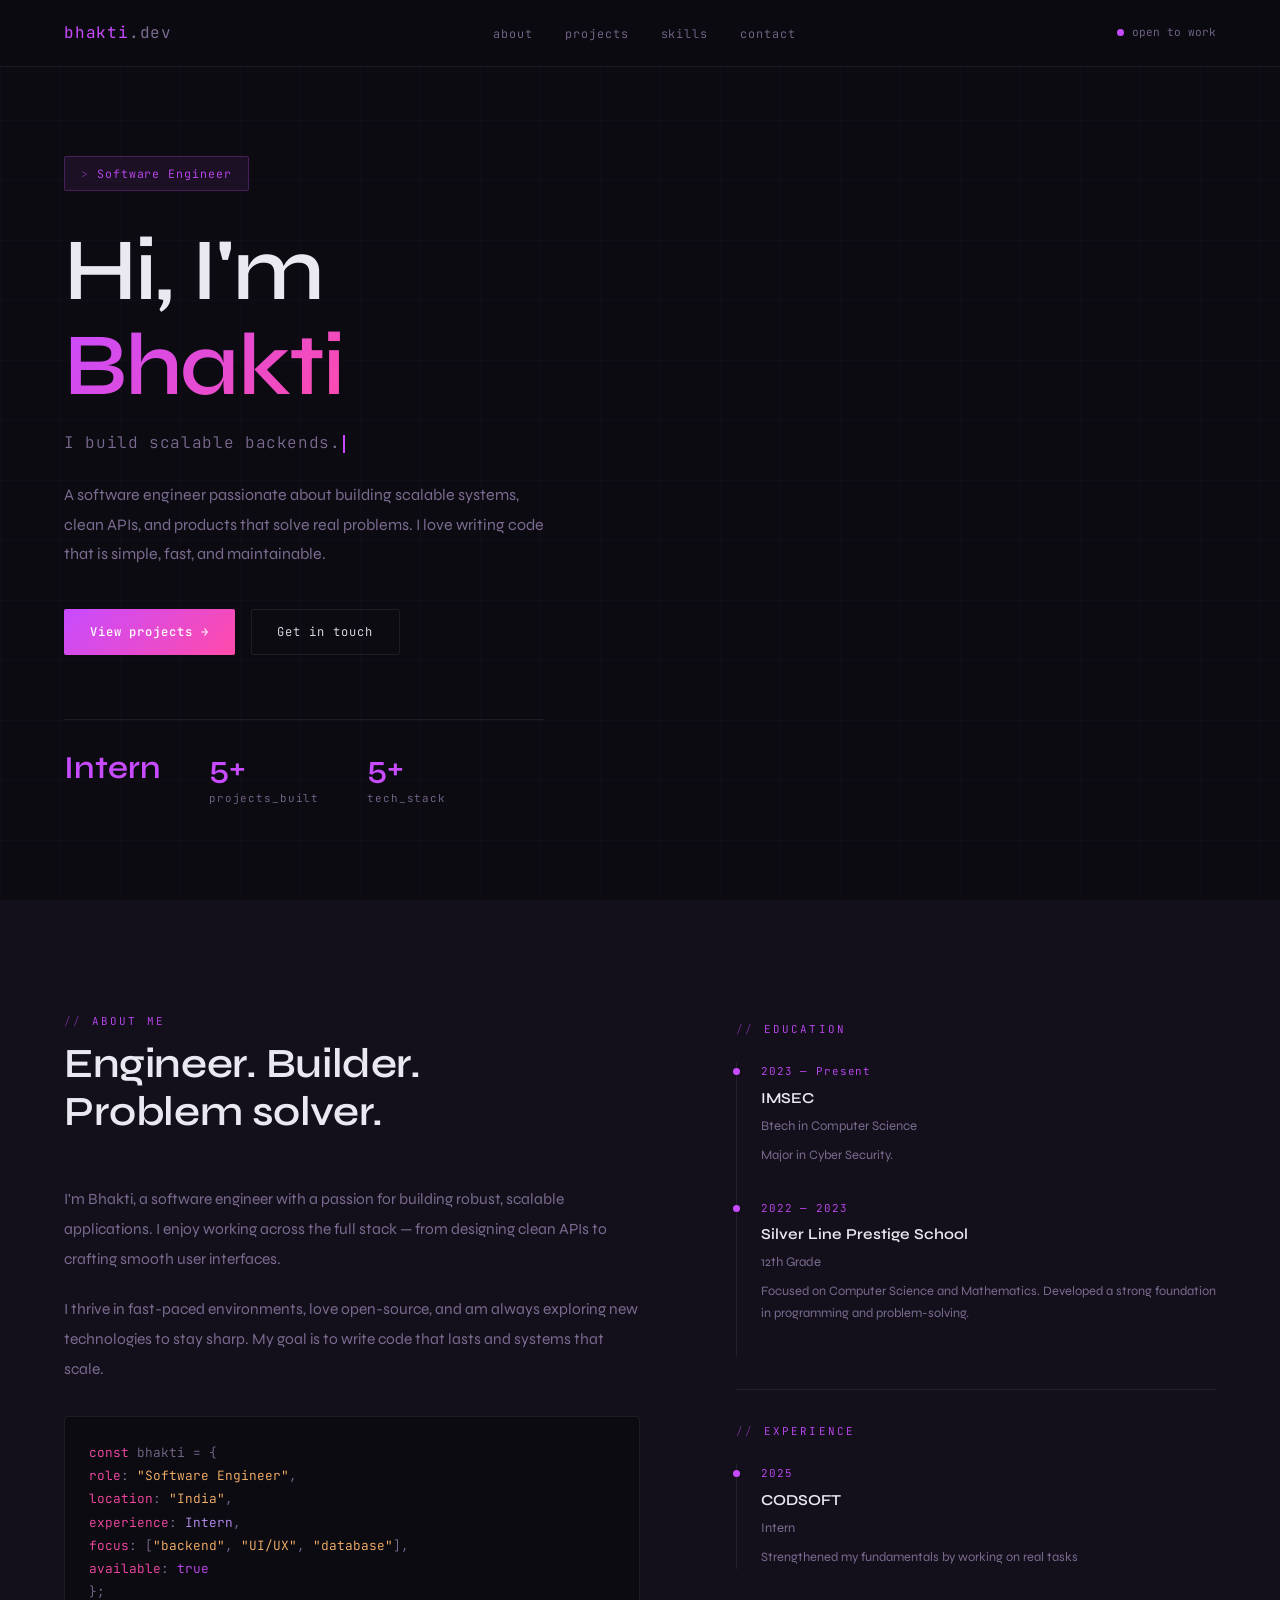
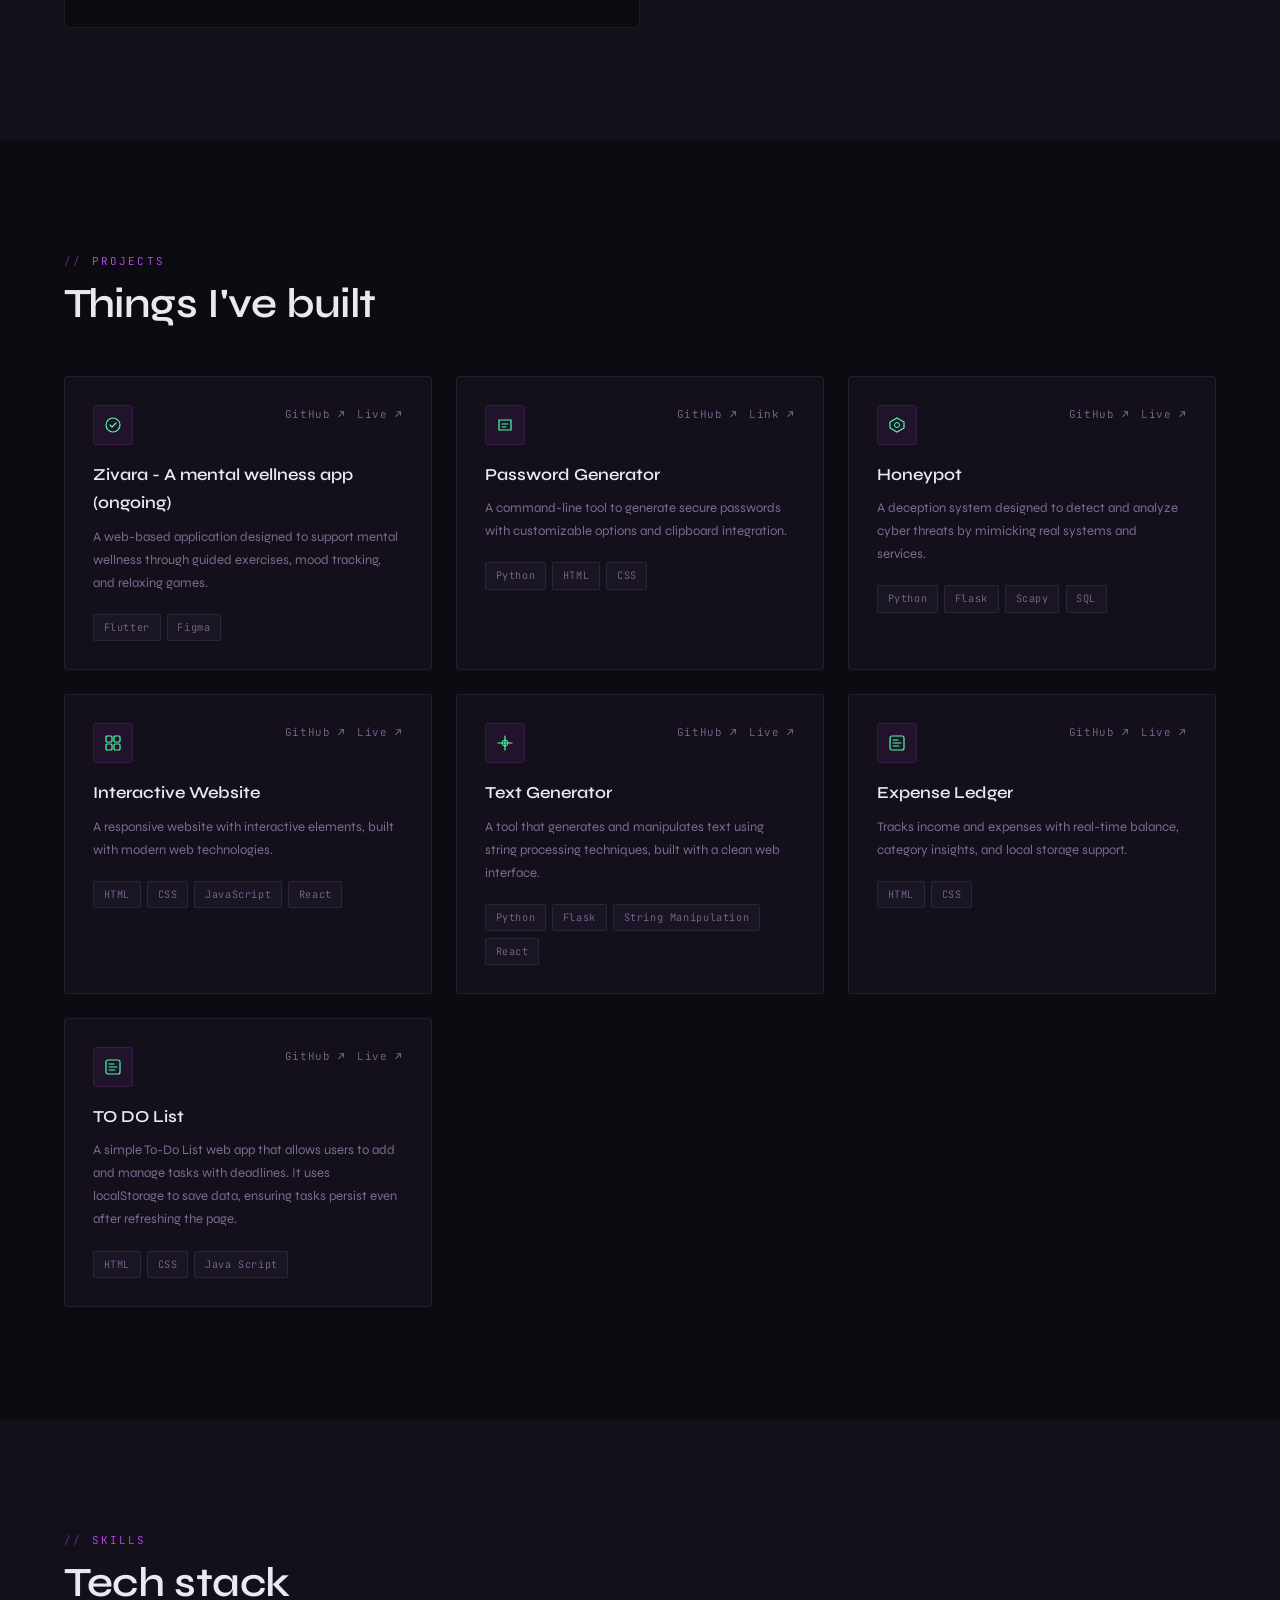
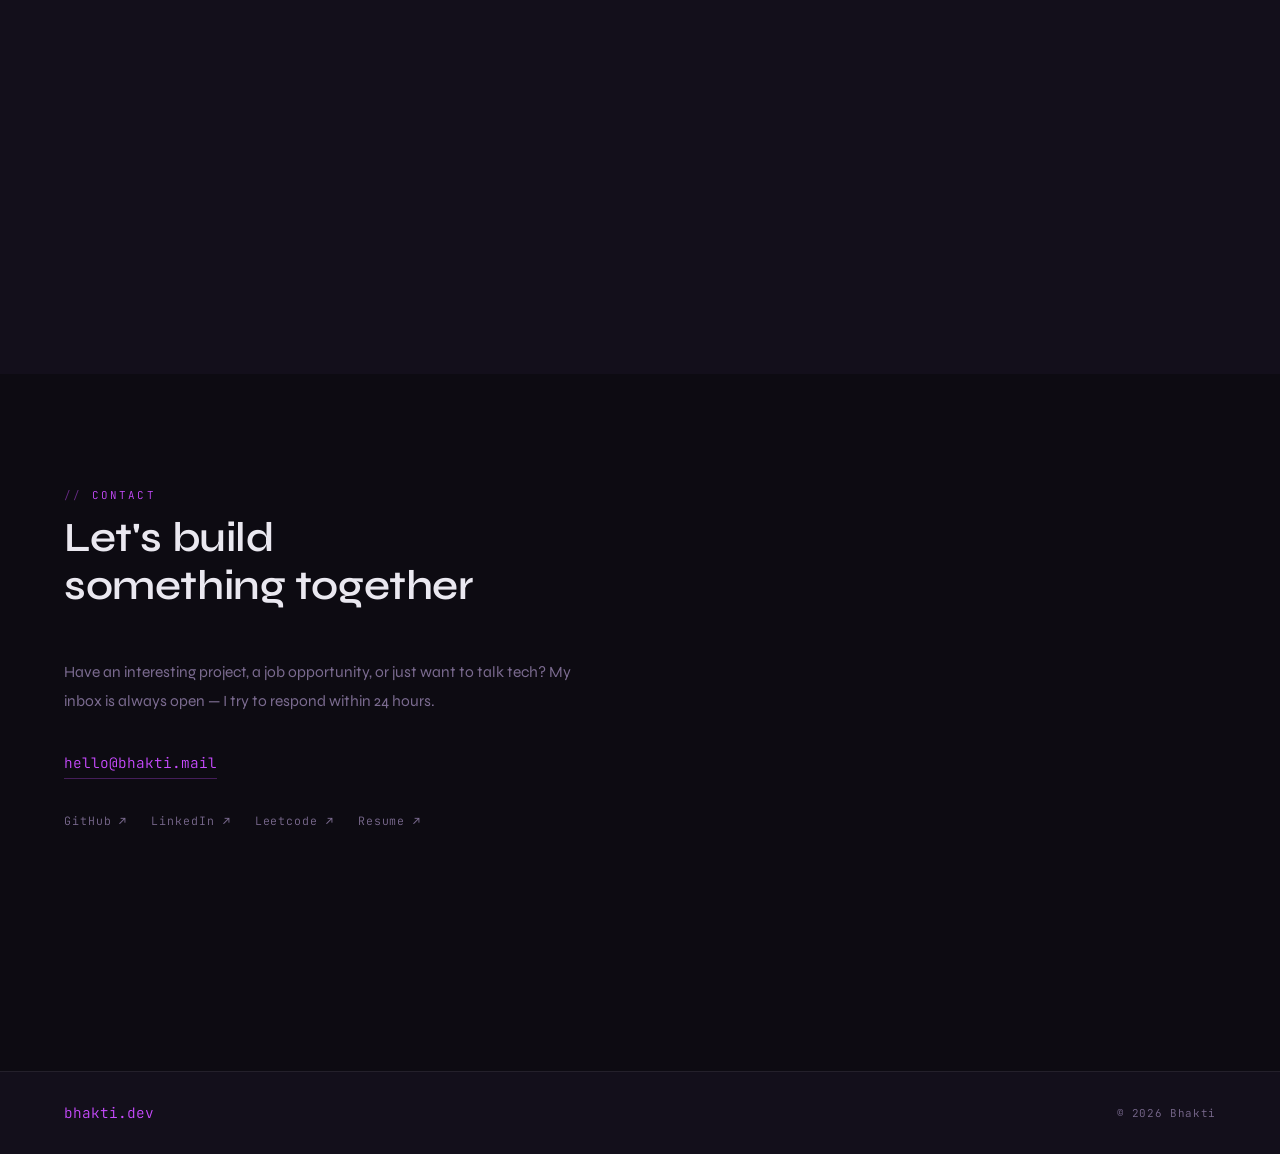
==== web.html @ 21ea1a75 "Add files via upload" ====
<!DOCTYPE html>
<html lang="en">
<head>
<meta charset="UTF-8" />
<meta name="viewport" content="width=device-width, initial-scale=1.0"/>
<title>Bhakti — Software Engineer</title>
<link href="https://fonts.googleapis.com/css2?family=JetBrains+Mono:wght@300;400;500&family=Syne:wght@300;400;600&display=swap" rel="stylesheet"/>
<link rel="Stylesheet" href="style.css">
</head>
<body>

<!-- NAV -->
<nav>
  <div class="nav-logo">bhakti<span>.dev</span></div>
  <ul class="nav-links" id="navLinks">
    <li><a href="#about" onclick="closeMenu()">about</a></li>
    <li><a href="#projects" onclick="closeMenu()">projects</a></li>
    <li><a href="#skills" onclick="closeMenu()">skills</a></li>
    <li><a href="#contact" onclick="closeMenu()">contact</a></li>
  </ul>
  <div class="nav-status">
    <div class="status-dot"></div>
    open to work
  </div>
  <button class="hamburger" onclick="toggleMenu()" aria-label="Menu">
    <span></span><span></span><span></span>
  </button>
</nav>

<!-- HERO -->
<section id="hero">
  <div class="hero-inner">
    <div class="hero-tag">Software Engineer</div>
    <h1 class="hero-name">
      Hi, I'm<br><span class="highlight">Bhakti</span>
    </h1>
    <div class="hero-role">
      I build <span id="typed"></span><span class="cursor"></span>
    </div>
    <p class="hero-desc">A software engineer passionate about building scalable systems, clean APIs, and products that solve real problems. I love writing code that is simple, fast, and maintainable.</p>
    <div class="hero-buttons">
      <a href="#projects" class="btn-accent">View projects →</a>
      <a href="#contact" class="btn-outline">Get in touch</a>
    </div>
    <div class="hero-stats">
      <div>
        <div class="hero-stat-num">Intern</div>
      </div>
      <div>
        <div class="hero-stat-num">5+</div>
        <div class="hero-stat-label">projects_built</div>
      </div>
      <div>
        <div class="hero-stat-num">5+</div>
        <div class="hero-stat-label">tech_stack</div>
      </div>
    </div>
  </div>
</section>

<!-- ABOUT -->
<section id="about">
  <div class="about-grid">
    <div class="fade-in">
      <p class="section-label">about me</p>
      <h2 class="section-title">Engineer. Builder.<br>Problem solver.</h2>
      <p class="about-body">I'm Bhakti, a software engineer with a passion for building robust, scalable applications. I enjoy working across the full stack — from designing clean APIs to crafting smooth user interfaces.</p>
      <p class="about-body">I thrive in fast-paced environments, love open-source, and am always exploring new technologies to stay sharp. My goal is to write code that lasts and systems that scale.</p>
      <div class="about-code">
        <span class="code-line"><span class="code-key">const</span> bhakti = {</span>
        <span class="code-line">  <span class="code-key">role</span>: <span class="code-str">"Software Engineer"</span>,</span>
        <span class="code-line">  <span class="code-key">location</span>: <span class="code-str">"India"</span>,</span>
        <span class="code-line">  <span class="code-key">experience</span>: <span class="code-num">Intern</span>,</span>
        <span class="code-line">  <span class="code-key">focus</span>: [<span class="code-str">"backend"</span>, <span class="code-str">"UI/UX"</span>, <span class="code-str">"database"</span>],</span>
        <span class="code-line">  <span class="code-key">available</span>: <span class="code-val">true</span></span>
        <span class="code-line">};</span>
      </div>
    </div>

    <div class="fade-in about-right">

      <!-- EDUCATION -->
      <p class="section-label" style="margin-bottom:1.5rem">Education</p>
      <div class="exp-item">
        <div class="exp-date">2023 — Present</div>
        <div class="exp-company">IMSEC</div>
        <div class="exp-role">Btech in Computer Science</div>
        <div class="exp-desc">Major in Cyber Security.</div>
      </div>
      <div class="exp-item">
        <div class="exp-date">2022 — 2023</div>
        <div class="exp-company">Silver Line Prestige School</div>
        <div class="exp-role">12th Grade</div>
        <div class="exp-desc">Focused on Computer Science and Mathematics. Developed a strong foundation in programming and problem-solving.</div>
      </div>

      <!-- DIVIDER -->
      <hr class="timeline-divider" />

      <!-- EXPERIENCE -->
      <p class="section-label" style="margin-bottom:1.5rem">Experience</p>
      <div class="exp-item">
        <div class="exp-date">2025</div>
        <div class="exp-company">CODSOFT</div>
        <div class="exp-role">Intern</div>
        <div class="exp-desc">Strengthened my fundamentals by working on real tasks</div>
      </div>

    </div>
  </div>
</section>

<!-- PROJECTS -->
<section id="projects">
  <p class="section-label fade-in">projects</p>
  <h2 class="section-title fade-in">Things I've built</h2>
  <div class="projects-grid">

    

    <div class="project-card fade-in">
      <div class="project-header">
        <div class="project-icon">
          <svg viewBox="0 0 18 18" fill="none"><circle cx="9" cy="9" r="7" stroke="#4AFFA3" stroke-width="1.2"/><path d="M6 9l2 2 4-4" stroke="#4AFFA3" stroke-width="1.2" stroke-linecap="round" stroke-linejoin="round"/></svg>
        </div>
        <div class="project-links">
          <a href="#">GitHub ↗</a>
          <a href="#">Live ↗</a>
        </div>
      </div>
      <div class="project-name">Zivara - A mental wellness app (ongoing)</div>
      <p class="project-desc">A web-based application designed to support mental wellness through guided exercises, mood tracking, and relaxing games.</p>
      <div class="tech-stack">
        <span class="tech-tag">Flutter</span>
        <span class="tech-tag">Figma</span>
      </div>
    </div>

    <div class="project-card fade-in">
      <div class="project-header">
        <div class="project-icon">
          <svg viewBox="0 0 18 18" fill="none"><path d="M3 4h12v10H3z" stroke="#4AFFA3" stroke-width="1.2" rx="1"/><path d="M6 8h6M6 11h4" stroke="#4AFFA3" stroke-width="1" stroke-linecap="round"/></svg>
        </div>
        <div class="project-links">
          <a href="#">GitHub ↗</a>
          <a href="#">Link ↗</a>
        </div>
      </div>
      <div class="project-name">Password Generator</div>
      <p class="project-desc">A command-line tool to generate secure passwords with customizable options and clipboard integration.</p>
      <div class="tech-stack">
        <span class="tech-tag">Python</span>
        <span class="tech-tag">HTML</span>
        <span class="tech-tag">CSS</span>
      </div>
    </div>

    <div class="project-card fade-in">
      <div class="project-header">
        <div class="project-icon">
          <svg viewBox="0 0 18 18" fill="none"><polygon points="9,2 16,6 16,12 9,16 2,12 2,6" stroke="#4AFFA3" stroke-width="1.2" fill="none"/><circle cx="9" cy="9" r="2.5" stroke="#4AFFA3" stroke-width="1"/></svg>
        </div>
        <div class="project-links">
          <a href="#">GitHub ↗</a>
          <a href="#">Live ↗</a>
        </div>
      </div>
      <div class="project-name">Honeypot</div>
      <p class="project-desc">A deception system designed to detect and analyze cyber threats by mimicking real systems and services.</p>
      <div class="tech-stack">
        <span class="tech-tag">Python</span>
        <span class="tech-tag">Flask</span>
        <span class="tech-tag">Scapy</span>
        <span class="tech-tag">SQL</span>
      </div>
    </div>

    <div class="project-card fade-in">
      <div class="project-header">
        <div class="project-icon">
          <svg viewBox="0 0 18 18" fill="none"><rect x="2" y="2" width="6" height="6" rx="1" stroke="#4AFFA3" stroke-width="1.2"/><rect x="10" y="2" width="6" height="6" rx="1" stroke="#4AFFA3" stroke-width="1.2"/><rect x="2" y="10" width="6" height="6" rx="1" stroke="#4AFFA3" stroke-width="1.2"/><rect x="10" y="10" width="6" height="6" rx="1" stroke="#4AFFA3" stroke-width="1.2"/></svg>
        </div>
        <div class="project-links">
          <a href="#">GitHub ↗</a>
          <a href="#">Live ↗</a>
        </div>
      </div>
      <div class="project-name">Interactive Website</div>
      <p class="project-desc">A responsive website with interactive elements, built with modern web technologies.</p>
      <div class="tech-stack">
        <span class="tech-tag">HTML</span>
        <span class="tech-tag">CSS</span>
        <span class="tech-tag">JavaScript</span>
        <span class="tech-tag">React</span>
      </div>
    </div>

    <div class="project-card fade-in">
      <div class="project-header">
        <div class="project-icon">
          <svg viewBox="0 0 18 18" fill="none"><path d="M9 2v14M2 9h14" stroke="#4AFFA3" stroke-width="1.2" stroke-linecap="round"/><circle cx="9" cy="9" r="3" stroke="#4AFFA3" stroke-width="1"/></svg>
        </div>
        <div class="project-links">
          <a href="https://github.com/chaudharybhakti0-bot/text-generator/blob/main/README.md">GitHub ↗</a>
          <a href="https://chaudharybhakti0-bot.github.io/text-generator/">Live ↗</a>
        </div>
      </div>
      <div class="project-name">Text Generator</div>
      <p class="project-desc">A tool that generates and manipulates text using string processing techniques, built with a clean web interface.</p>
      <div class="tech-stack">
        <span class="tech-tag">Python</span>
        <span class="tech-tag">Flask</span>
        <span class="tech-tag">String Manipulation</span>
        <span class="tech-tag">React</span>
      </div>
    </div>
    <div class="project-card fade-in">
      <div class="project-header">
        <div class="project-icon">
          <svg viewBox="0 0 18 18" fill="none"><rect x="2" y="2" width="14" height="14" rx="2" stroke="#4AFFA3" stroke-width="1.2"/><path d="M5 9h8M5 6h5M5 12h6" stroke="#4AFFA3" stroke-width="1" stroke-linecap="round"/></svg>
        </div>
        <div class="project-links">
          <a href="https://github.com/chaudharybhakti0-bot/Expense-Ledger/blob/main/README.md">GitHub ↗</a>
          <a href="https://chaudharybhakti0-bot.github.io/Expense-Ledger/" >Live ↗</a>
        </div>
      </div>
      <div class="project-name">Expense Ledger </div>
      <p class="project-desc">Tracks income and expenses with real-time balance, category insights, and local storage support.
</p>
      <div class="tech-stack">
        <span class="tech-tag">HTML</span>
        <span class="tech-tag">CSS</span>
      </div>
    </div>
    <div class="project-card fade-in">
      <div class="project-header">
        <div class="project-icon">
          <svg viewBox="0 0 18 18" fill="none"><rect x="2" y="2" width="14" height="14" rx="2" stroke="#4AFFA3" stroke-width="1.2"/><path d="M5 9h8M5 6h5M5 12h6" stroke="#4AFFA3" stroke-width="1" stroke-linecap="round"/></svg>
        </div>
        <div class="project-links">
          <a href="#">GitHub ↗</a>
          <a href="#">Live ↗</a>
        </div>
      </div>
      <div class="project-name">TO DO List</div>
      <p class="project-desc">A simple To-Do List web app that allows users to add and manage tasks with deadlines. It uses localStorage to save data, ensuring tasks persist even after refreshing the page.
</p>
      <div class="tech-stack">
        <span class="tech-tag">HTML</span>
        <span class="tech-tag">CSS</span>
        <span class="tech-tag">Java Script</span>
      </div>
    </div>

  </div>
</section>

<!-- SKILLS -->
<section id="skills">
  <p class="section-label fade-in">skills</p>
  <h2 class="section-title fade-in">Tech stack</h2>
  <div class="skills-grid">
    <div class="skill-category fade-in">
      <div class="skill-cat-title">Languages</div>
      <div class="skill-pills">
        <span class="skill-pill">Java</span>
        <span class="skill-pill">Python</span>
      </div>
    </div>
    <div class="skill-category fade-in">
      <div class="skill-cat-title">Frontend</div>
      <div class="skill-pills">
        <span class="skill-pill">JavaScript</span>
        <span class="skill-pill">HTML</span>
        <span class="skill-pill">CSS</span>
      </div>
    </div>
    <div class="skill-category fade-in">
      <div class="skill-cat-title">Databases</div>
      <div class="skill-pills">
        <span class="skill-pill">MySQL</span>
      </div>
    </div>
    <div class="skill-category fade-in">
      <div class="skill-cat-title">Tools</div>
      <div class="skill-pills">
        <span class="skill-pill">Git</span>
        <span class="skill-pill">VS Code</span>
        <span class="skill-pill">Figma</span>
      </div>
    </div>
  </div>
</section>

<!-- CONTACT -->
<section id="contact">
  <div class="contact-layout">
    <div class="fade-in">
      <p class="section-label">contact</p>
      <h2 class="section-title">Let's build<br>something together</h2>
      <p class="contact-body">Have an interesting project, a job opportunity, or just want to talk tech? My inbox is always open — I try to respond within 24 hours.</p>
      <a href="mailto:chaudharybhakti0@gmail.com" class="contact-email-link">hello@bhakti.mail</a>
      <div class="social-row">
        <a href="https://github.com/chaudharybhakti0-bot">GitHub ↗</a>
        <a href="https://www.linkedin.com/in/bhakti-chaudhary-361678294/">LinkedIn ↗</a>
        <a href="https://leetcode.com/u/fA9lhBSCs5/">Leetcode ↗</a>
        <a href="https://www.canva.com/design/DAHD87jPV5U/XXqPPgFeUdNG_igttcx51A/edit?utm_content=DAHD87jPV5U&utm_campaign=designshare&utm_medium=link2&utm_source=sharebutton">Resume ↗</a>
      </div>
    </div>
    <div class="fade-in">
      <div class="contact-form">
        <div class="form-group">
          <label for="name">name</label>
          <input type="text" id="name" placeholder="Your name" />
        </div>
        <div class="form-group">
          <label for="email">email</label>
          <input type="email" id="email" placeholder="your@email.com" />
        </div>
        <div class="form-group">
          <label for="subject">subject</label>
          <input type="text" id="subject" placeholder="What's this about?" />
        </div>
        <div class="form-group">
          <label for="message">message</label>
          <textarea id="message" placeholder="Tell me more..."></textarea>
        </div>
        <button class="submit-btn" onclick="handleSubmit()">send_message() →</button>
      </div>
    </div>
  </div>
</section>

<!-- FOOTER -->
<footer>
  <div class="footer-logo">bhakti.dev</div>
  <div class="footer-copy">© 2026 Bhakti</div>
</footer>
<script>
  const phrases = ["scalable backends.", "clean APIs.", "fast web apps.", "things that matter."];
  let pIdx = 0, cIdx = 0, deleting = false;
  const el = document.getElementById('typed');
  function type() {
    const phrase = phrases[pIdx];
    if (!deleting) {
      el.textContent = phrase.slice(0, ++cIdx);
      if (cIdx === phrase.length) { deleting = true; setTimeout(type, 1800); return; }
    } else {
      el.textContent = phrase.slice(0, --cIdx);
      if (cIdx === 0) { deleting = false; pIdx = (pIdx + 1) % phrases.length; }
    }
    setTimeout(type, deleting ? 50 : 80);
  }
  type();

  const observer = new IntersectionObserver((entries) => {
    entries.forEach((e, i) => {
      if (e.isIntersecting) setTimeout(() => e.target.classList.add('visible'), i * 80);
    });
  }, { threshold: 0.1 });
  document.querySelectorAll('.fade-in').forEach(el => observer.observe(el));

  function toggleMenu() { document.getElementById('navLinks').classList.toggle('open'); }
  function closeMenu() { document.getElementById('navLinks').classList.remove('open'); }

  function handleSubmit() {
    const name = document.getElementById('name').value;
    if (!name.trim()) { alert('Please enter your name.'); return; }
    alert('Message sent! I\'ll get back to you soon, ' + name + '.');
  }
</script>
</body>
</html>
---- style.css ----
*, *::before, *::after { box-sizing: border-box; margin: 0; padding: 0; }
  :root {
    --bg: #0D0B12;
    --surface: #130F1B;
    --surface2: #1A1525;
    --border: rgba(255,255,255,0.07);
    --text: #EAE8F0;
    --muted: #7B6B90;
    --accent: #C84BFF;
    --accent2: #FF4BAA;
    --accent-dim: rgba(200,75,255,0.08);
  }
  html { scroll-behavior: smooth; }
  body {
    font-family: 'Syne', sans-serif;
    background: var(--bg);
    color: var(--text);
    font-weight: 300;
    line-height: 1.7;
    overflow-x: hidden;
  }
  body::before {
    content: '';
    position: fixed; inset: 0; z-index: 0;
    background-image:
      linear-gradient(rgba(200,75,255,0.03) 1px, transparent 1px),
      linear-gradient(90deg, rgba(200,75,255,0.03) 1px, transparent 1px);
    background-size: 60px 60px;
    pointer-events: none;
  }

  nav {
    position: fixed; top: 0; left: 0; right: 0; z-index: 100;
    display: flex; align-items: center; justify-content: space-between;
    padding: 1.2rem 4rem;
    background: rgba(13,11,18,0.85);
    backdrop-filter: blur(16px);
    border-bottom: 1px solid var(--border);
  }
  .nav-logo { font-family: 'JetBrains Mono', monospace; font-size: 1rem; font-weight: 400; color: var(--accent); letter-spacing: 0.05em; }
  .nav-logo span { color: var(--muted); }
  .nav-links { display: flex; gap: 2rem; list-style: none; }
  .nav-links a { text-decoration: none; font-family: 'JetBrains Mono', monospace; font-size: 0.74rem; color: var(--muted); letter-spacing: 0.08em; transition: color 0.2s; }
  .nav-links a:hover { color: var(--accent); }
  .nav-status { display: flex; align-items: center; gap: 0.5rem; font-family: 'JetBrains Mono', monospace; font-size: 0.7rem; color: var(--muted); }
  .status-dot { width: 7px; height: 7px; border-radius: 50%; background: var(--accent); animation: pulse 2s infinite; }
  @keyframes pulse { 0%, 100% { opacity: 1; } 50% { opacity: 0.3; } }
  .hamburger { display: none; flex-direction: column; gap: 5px; cursor: pointer; background: none; border: none; }
  .hamburger span { display: block; width: 22px; height: 1px; background: var(--text); transition: all 0.3s; }

  #hero { min-height: 100vh; display: flex; align-items: center; padding: 8rem 4rem 4rem; position: relative; z-index: 1; }
  .hero-inner { max-width: 780px; }
  .hero-tag { display: inline-flex; align-items: center; gap: 0.5rem; font-family: 'JetBrains Mono', monospace; font-size: 0.72rem; color: var(--accent); border: 1px solid rgba(200,75,255,0.25); background: var(--accent-dim); padding: 0.4rem 1rem; border-radius: 2px; margin-bottom: 2rem; letter-spacing: 0.08em; }
  .hero-tag::before { content: '> '; opacity: 0.5; }
  .hero-name { font-size: clamp(3rem, 7vw, 5.5rem); font-weight: 600; line-height: 1.08; letter-spacing: -0.02em; margin-bottom: 1rem; }
  .hero-name .highlight { 
    color: transparent;
    background: linear-gradient(135deg, var(--accent), var(--accent2));
    -webkit-background-clip: text;
    background-clip: text;
  }
  .hero-role { font-family: 'JetBrains Mono', monospace; font-size: 1rem; color: var(--muted); margin-bottom: 1.5rem; letter-spacing: 0.04em; }
  .hero-role .cursor { display: inline-block; width: 2px; height: 1.1em; background: var(--accent); margin-left: 2px; vertical-align: text-bottom; animation: blink 1s step-end infinite; }
  @keyframes blink { 50% { opacity: 0; } }
  .hero-desc { font-size: 1rem; color: var(--muted); max-width: 480px; line-height: 1.85; margin-bottom: 2.5rem; }
  .hero-buttons { display: flex; gap: 1rem; flex-wrap: wrap; }
  .btn-accent { display: inline-flex; align-items: center; gap: 0.5rem; background: linear-gradient(135deg, var(--accent), var(--accent2)); color: #fff; text-decoration: none; font-family: 'JetBrains Mono', monospace; font-size: 0.76rem; font-weight: 500; letter-spacing: 0.08em; padding: 0.75rem 1.6rem; border-radius: 2px; transition: opacity 0.2s, transform 0.2s; }
  .btn-accent:hover { opacity: 0.85; transform: translateY(-1px); }
  .btn-outline { display: inline-flex; align-items: center; gap: 0.5rem; border: 1px solid var(--border); color: var(--text); text-decoration: none; font-family: 'JetBrains Mono', monospace; font-size: 0.76rem; letter-spacing: 0.08em; padding: 0.75rem 1.6rem; border-radius: 2px; transition: border-color 0.2s, color 0.2s; }
  .btn-outline:hover { border-color: var(--accent); color: var(--accent); }
  .hero-stats { display: flex; gap: 3rem; margin-top: 4rem; padding-top: 2rem; border-top: 1px solid var(--border); }
  .hero-stat-num { font-size: 2rem; font-weight: 600; color: var(--accent); line-height: 1; }
  .hero-stat-label { font-family: 'JetBrains Mono', monospace; font-size: 0.68rem; color: var(--muted); margin-top: 0.3rem; letter-spacing: 0.08em; }

  section { padding: 7rem 4rem; position: relative; z-index: 1; }
  .section-label { font-family: 'JetBrains Mono', monospace; font-size: 0.68rem; letter-spacing: 0.2em; text-transform: uppercase; color: var(--accent); margin-bottom: 0.6rem; }
  .section-label::before { content: '// '; opacity: 0.5; }
  .section-title { font-size: clamp(1.8rem, 3.5vw, 2.6rem); font-weight: 600; line-height: 1.15; margin-bottom: 3rem; letter-spacing: -0.01em; }

  #about { background: var(--surface); }
  .about-grid { display: grid; grid-template-columns: 1.2fr 1fr; gap: 6rem; align-items: start; }
  .about-body { color: var(--muted); line-height: 1.95; margin-bottom: 1.2rem; font-size: 0.97rem; }
  .about-code { background: var(--bg); border: 1px solid var(--border); border-radius: 4px; padding: 1.5rem; font-family: 'JetBrains Mono', monospace; font-size: 0.8rem; line-height: 1.8; margin-top: 2rem; color: var(--muted); }
  .code-key { color: var(--accent2); }
  .code-val { color: var(--accent); }
  .code-str { color: #FFB86C; }
  .code-num { color: #BD93F9; }
  .code-line { display: block; }
  .about-right { padding-top: 0.5rem; }

  .exp-item { border-left: 1px solid var(--border); padding: 0 0 2rem 1.5rem; position: relative; }
  .exp-item::before { content: ''; position: absolute; left: -4px; top: 6px; width: 7px; height: 7px; border-radius: 50%; background: var(--accent); }
  .exp-item:last-child { padding-bottom: 0; }
  .exp-date { font-family: 'JetBrains Mono', monospace; font-size: 0.68rem; color: var(--accent); letter-spacing: 0.08em; margin-bottom: 0.3rem; }
  .exp-company { font-weight: 600; font-size: 0.95rem; margin-bottom: 0.2rem; }
  .exp-role { font-size: 0.82rem; color: var(--muted); margin-bottom: 0.5rem; }
  .exp-desc { font-size: 0.8rem; color: var(--muted); line-height: 1.7; }
  .timeline-divider { border: none; border-top: 1px solid var(--border); margin: 2rem 0; }

  #projects { background: var(--bg); }
  .projects-grid { display: grid; grid-template-columns: repeat(auto-fit, minmax(320px, 1fr)); gap: 1.5rem; }
  .project-card { background: var(--surface); border: 1px solid var(--border); border-radius: 4px; padding: 1.75rem; transition: border-color 0.3s, transform 0.3s; cursor: pointer; position: relative; overflow: hidden; }
  .project-card::before { content: ''; position: absolute; top: 0; left: 0; right: 0; height: 2px; background: linear-gradient(90deg, var(--accent), var(--accent2)); transform: scaleX(0); transform-origin: left; transition: transform 0.3s; }
  .project-card:hover { border-color: rgba(200,75,255,0.2); transform: translateY(-3px); }
  .project-card:hover::before { transform: scaleX(1); }
  .project-header { display: flex; align-items: flex-start; justify-content: space-between; margin-bottom: 1rem; }
  .project-icon { width: 40px; height: 40px; background: var(--accent-dim); border: 1px solid rgba(200,75,255,0.15); border-radius: 4px; display: flex; align-items: center; justify-content: center; }
  .project-icon svg { width: 18px; height: 18px; }
  .project-links { display: flex; gap: 0.7rem; }
  .project-links a { font-family: 'JetBrains Mono', monospace; font-size: 0.68rem; color: var(--muted); text-decoration: none; letter-spacing: 0.06em; transition: color 0.2s; }
  .project-links a:hover { color: var(--accent); }
  .project-name { font-size: 1.05rem; font-weight: 600; margin-bottom: 0.5rem; }
  .project-desc { font-size: 0.82rem; color: var(--muted); line-height: 1.75; margin-bottom: 1.2rem; }
  .tech-stack { display: flex; flex-wrap: wrap; gap: 0.4rem; }
  .tech-tag { font-family: 'JetBrains Mono', monospace; font-size: 0.64rem; letter-spacing: 0.06em; padding: 0.25rem 0.6rem; background: var(--surface2); border: 1px solid var(--border); border-radius: 2px; color: var(--muted); }

  #skills { background: var(--surface); }
  .skills-grid { display: grid; grid-template-columns: repeat(auto-fit, minmax(240px, 1fr)); gap: 1.2rem; margin-bottom: 3rem; }
  .skill-category { background: var(--bg); border: 1px solid var(--border); border-radius: 4px; padding: 1.5rem; transition: border-color 0.25s; }
  .skill-category:hover { border-color: rgba(200,75,255,0.2); }
  .skill-cat-title { font-family: 'JetBrains Mono', monospace; font-size: 0.72rem; color: var(--accent); letter-spacing: 0.1em; margin-bottom: 1rem; }
  .skill-cat-title::before { content: '[ '; }
  .skill-cat-title::after { content: ' ]'; }
  .skill-pills { display: flex; flex-wrap: wrap; gap: 0.5rem; }
  .skill-pill { font-family: 'JetBrains Mono', monospace; font-size: 0.72rem; padding: 0.35rem 0.8rem; border: 1px solid var(--border); border-radius: 2px; color: var(--text); background: var(--surface); letter-spacing: 0.04em; transition: border-color 0.2s, color 0.2s; }
  .skill-pill:hover { border-color: var(--accent); color: var(--accent); }

  #contact { background: var(--bg); }
  .contact-layout { display: grid; grid-template-columns: 1fr 1fr; gap: 6rem; align-items: start; }
  .contact-body { color: var(--muted); line-height: 1.9; margin-bottom: 2rem; font-size: 0.97rem; }
  .contact-email-link { display: inline-flex; align-items: center; gap: 0.5rem; font-family: 'JetBrains Mono', monospace; font-size: 0.9rem; color: var(--accent); text-decoration: none; border-bottom: 1px solid rgba(200,75,255,0.3); padding-bottom: 3px; margin-bottom: 2rem; transition: opacity 0.2s; }
  .contact-email-link:hover { opacity: 0.7; }
  .social-row { display: flex; gap: 1.5rem; flex-wrap: wrap; }
  .social-row a { font-family: 'JetBrains Mono', monospace; font-size: 0.72rem; color: var(--muted); text-decoration: none; letter-spacing: 0.08em; transition: color 0.2s; }
  .social-row a:hover { color: var(--accent); }
  .contact-form { display: flex; flex-direction: column; gap: 1.2rem; }
  .form-group { display: flex; flex-direction: column; gap: 0.4rem; }
  .form-group label { font-family: 'JetBrains Mono', monospace; font-size: 0.68rem; color: var(--muted); letter-spacing: 0.1em; }
  .form-group label::before { content: '// '; color: rgba(107,112,128,0.4); }
  .form-group input, .form-group textarea { background: var(--surface); border: 1px solid var(--border); border-radius: 2px; padding: 0.8rem 1rem; font-family: 'JetBrains Mono', monospace; font-size: 0.82rem; color: var(--text); outline: none; transition: border-color 0.2s; resize: none; }
  .form-group input:focus, .form-group textarea:focus { border-color: var(--accent); }
  .form-group textarea { min-height: 120px; }
  .submit-btn { align-self: flex-start; background: linear-gradient(135deg, var(--accent), var(--accent2)); color: #fff; border: none; padding: 0.85rem 2rem; font-family: 'JetBrains Mono', monospace; font-size: 0.76rem; font-weight: 500; letter-spacing: 0.1em; cursor: pointer; border-radius: 2px; transition: opacity 0.2s; }
  .submit-btn:hover { opacity: 0.8; }

  footer { background: var(--surface); border-top: 1px solid var(--border); padding: 1.8rem 4rem; display: flex; align-items: center; justify-content: space-between; position: relative; z-index: 1; }
  .footer-logo { font-family: 'JetBrains Mono', monospace; font-size: 0.9rem; color: var(--accent); }
  .footer-copy { font-family: 'JetBrains Mono', monospace; font-size: 0.68rem; color: var(--muted); letter-spacing: 0.06em; }

  .fade-in { opacity: 0; transform: translateY(24px); transition: opacity 0.7s ease, transform 0.7s ease; }
  .fade-in.visible { opacity: 1; transform: none; }

  @media (max-width: 768px) {
    nav { padding: 1.2rem 1.5rem; }
    .nav-links { display: none; flex-direction: column; position: fixed; top: 64px; left: 0; right: 0; background: rgba(13,11,18,0.97); padding: 2rem 1.5rem; gap: 1.5rem; border-bottom: 1px solid var(--border); }
    .nav-links.open { display: flex; }
    .nav-status { display: none; }
    .hamburger { display: flex; }
    #hero { padding: 7rem 1.5rem 4rem; }
    section { padding: 4.5rem 1.5rem; }
    .about-grid, .contact-layout { grid-template-columns: 1fr; gap: 3rem; }
    .hero-stats { gap: 2rem; }
    footer { flex-direction: column; gap: 0.8rem; text-align: center; padding: 1.8rem 1.5rem; }
  }
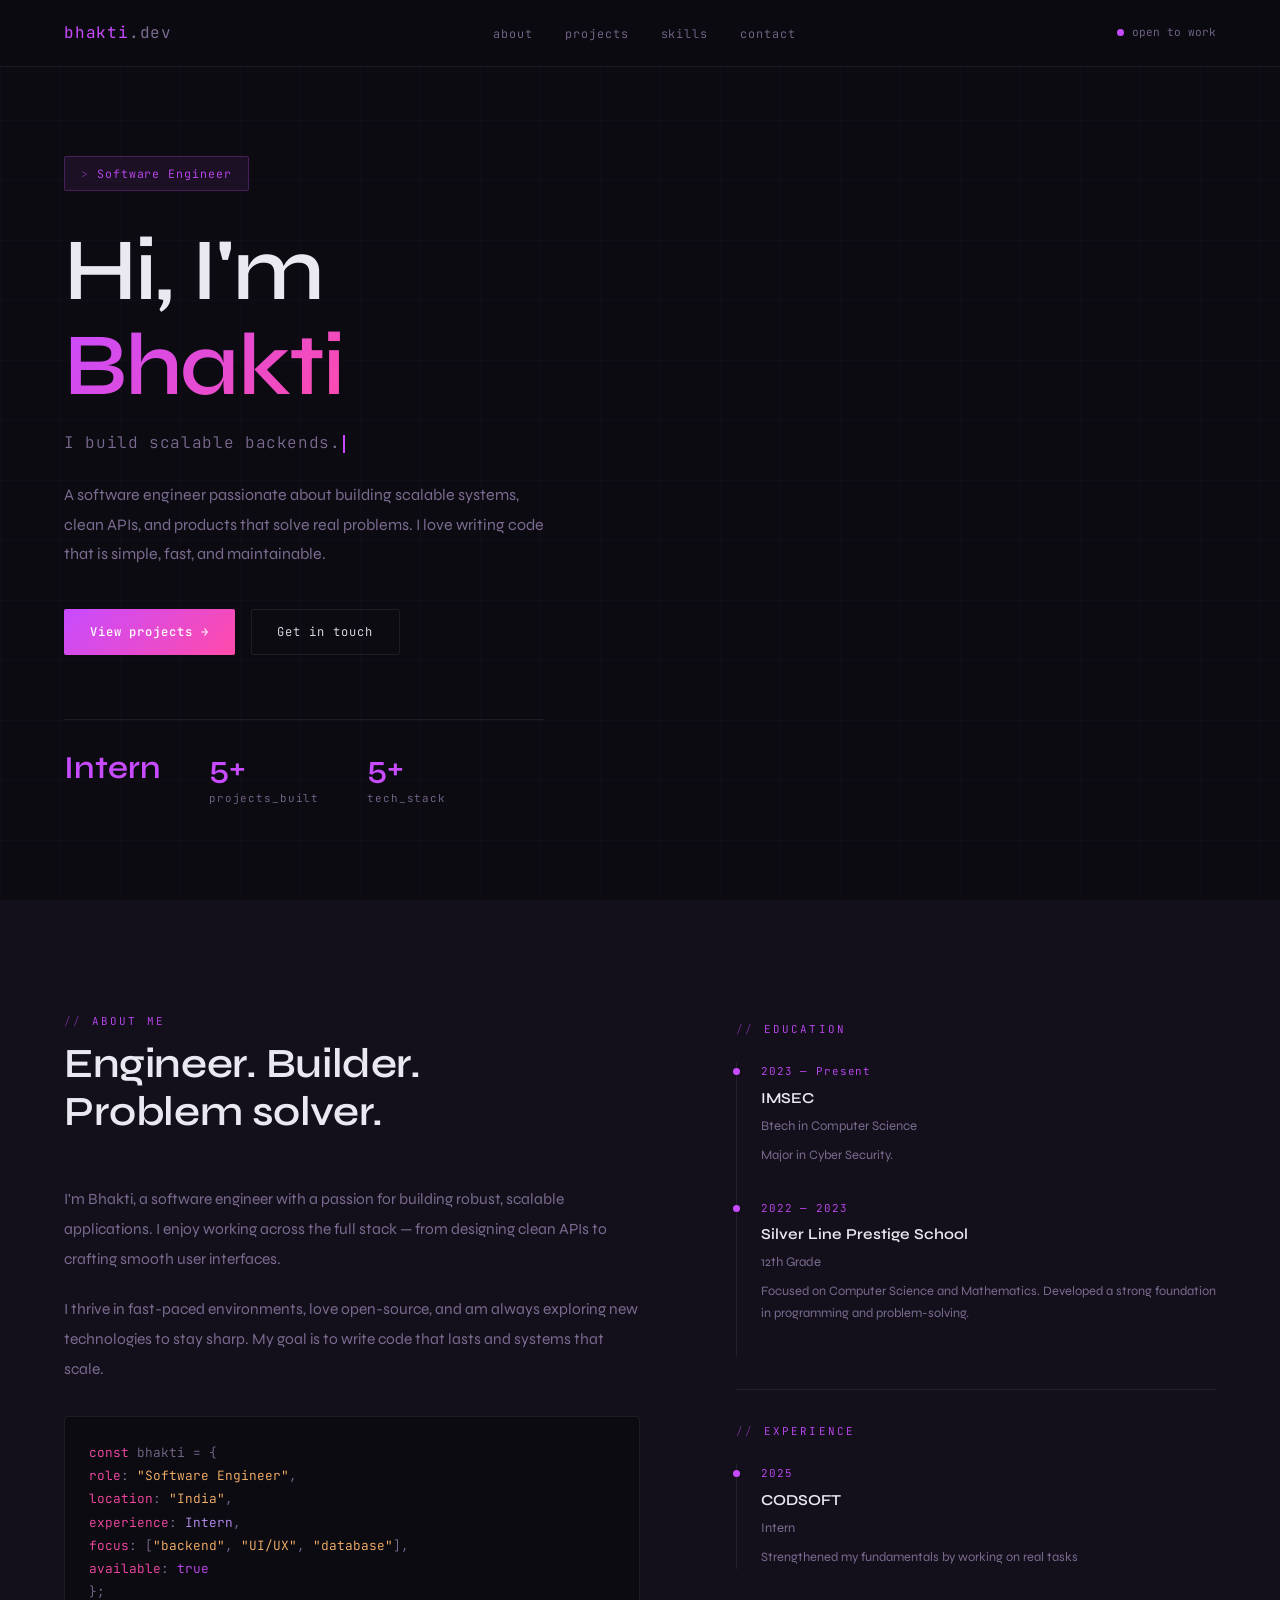
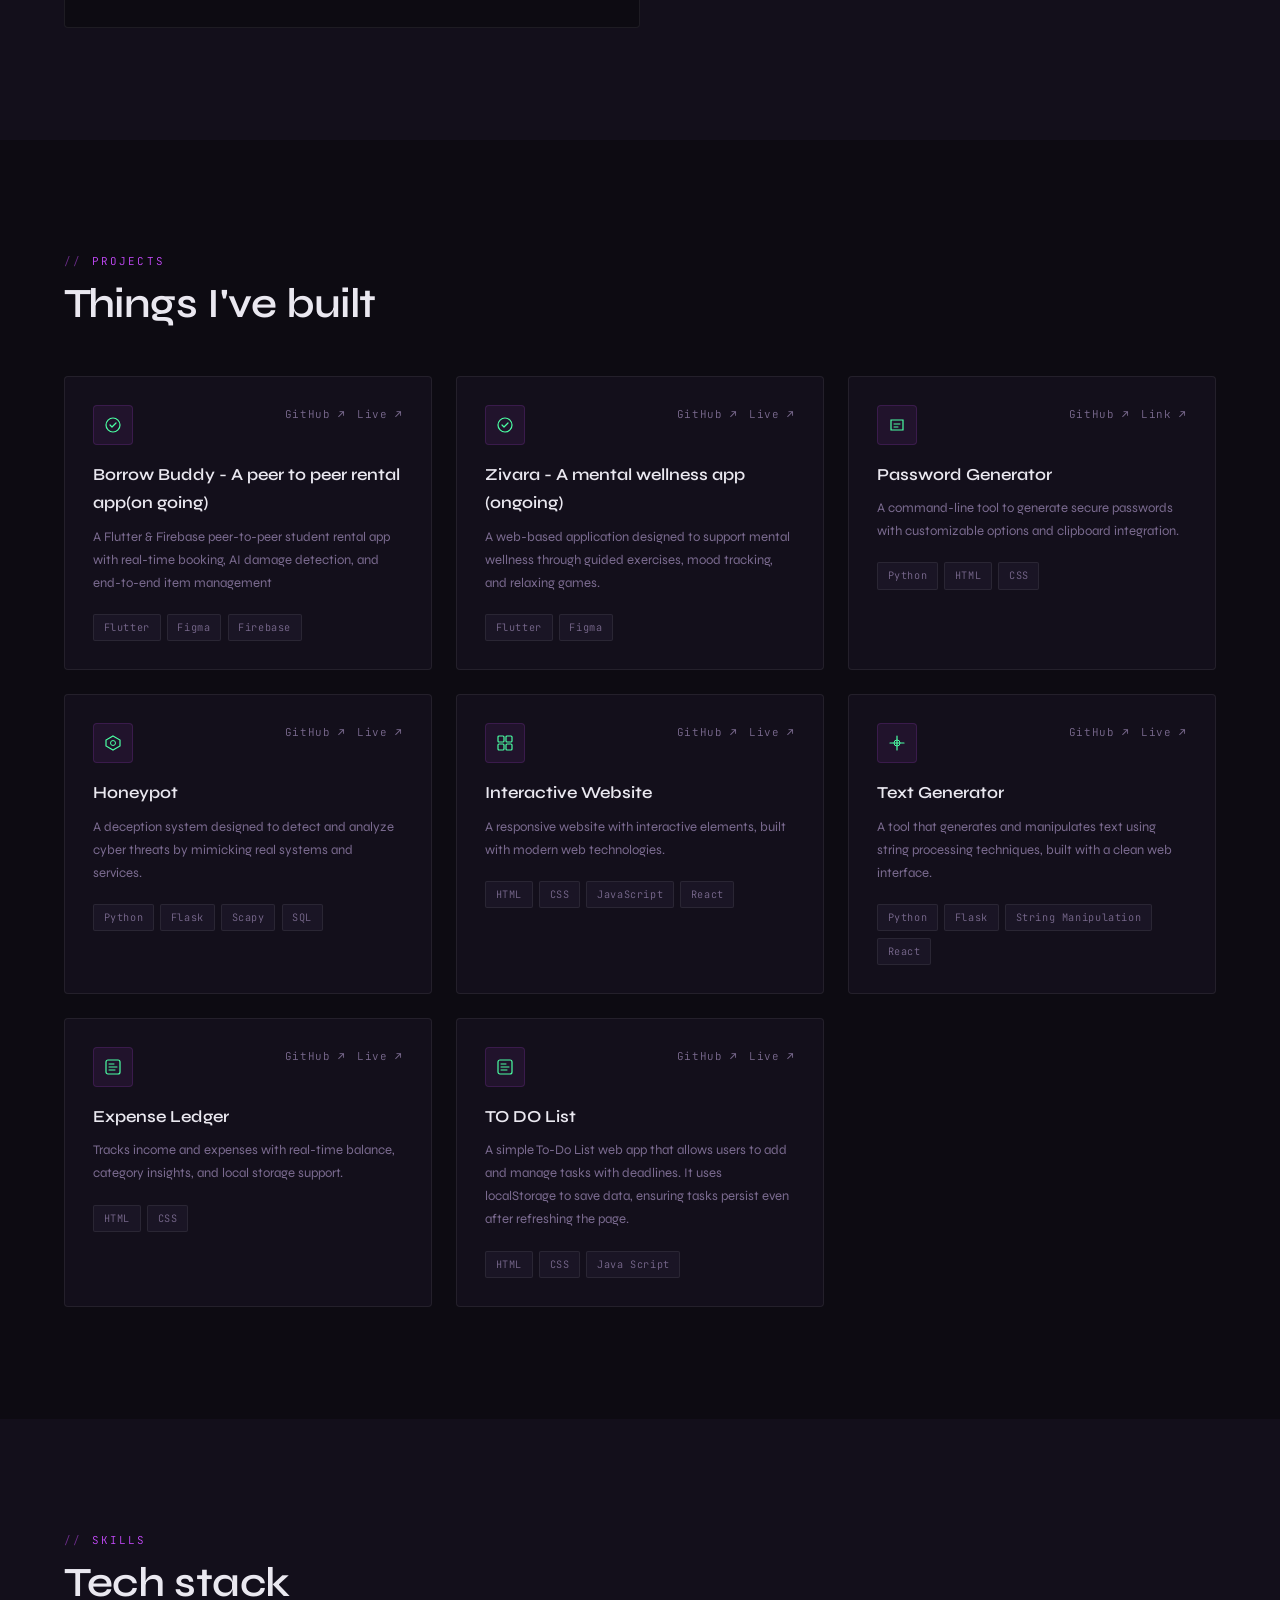
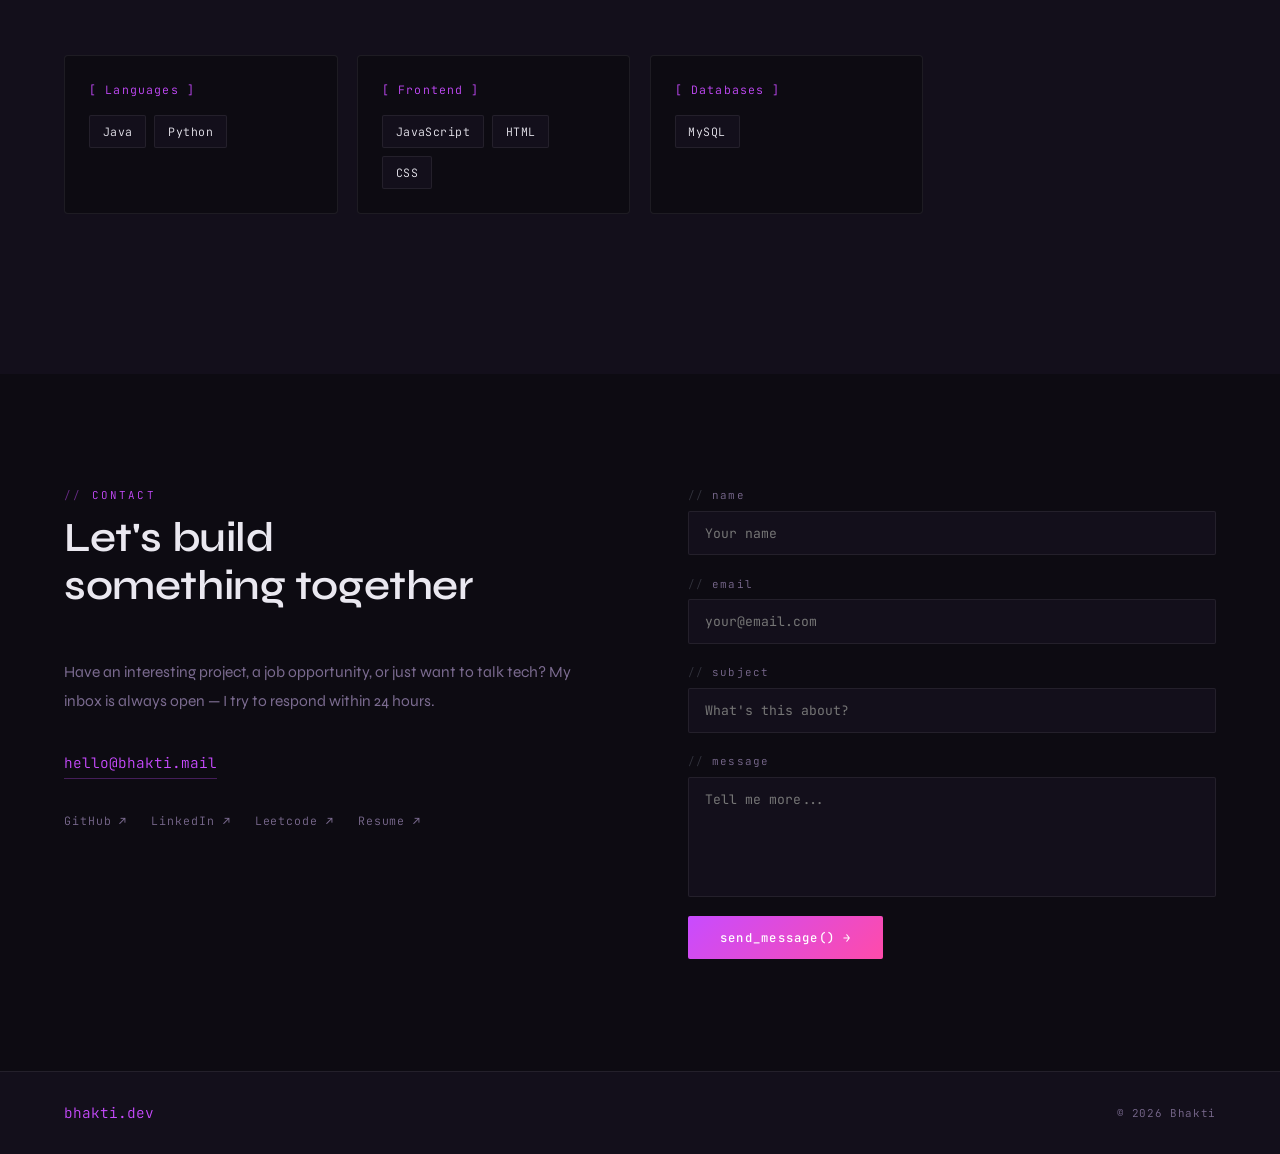
==== commit 5365e1d3: "Update print statement from 'Hello' to 'Goodbye'" ====
--- a/web.html
+++ b/web.html
@@ -115,6 +115,25 @@
   <p class="section-label fade-in">projects</p>
   <h2 class="section-title fade-in">Things I've built</h2>
   <div class="projects-grid">
+    <div class="project-card fade-in">
+      <div class="project-header">
+        <div class="project-icon">
+          <svg viewBox="0 0 18 18" fill="none"><circle cx="9" cy="9" r="7" stroke="#4AFFA3" stroke-width="1.2"/><path d="M6 9l2 2 4-4" stroke="#4AFFA3" stroke-width="1.2" stroke-linecap="round" stroke-linejoin="round"/></svg>
+        </div>
+        <div class="project-links">
+          <a href="#">GitHub ↗</a>
+          <a href="#">Live ↗</a>
+        </div>
+      </div>
+      <div class="project-name">Borrow Buddy - A peer to peer rental app(on going)</div>
+      <p class="project-desc">A Flutter & Firebase peer-to-peer student rental app with real-time booking, AI damage detection, and end-to-end item management</p>
+      <div class="tech-stack">
+        <span class="tech-tag">Flutter</span>
+        <span class="tech-tag">Figma</span>
+        <span class="tech-tag">Firebase</span>
+      </div>
+    </div>
+
 
     
 
@@ -370,4 +389,4 @@
   }
 </script>
 </body>
-</html>+</html>
